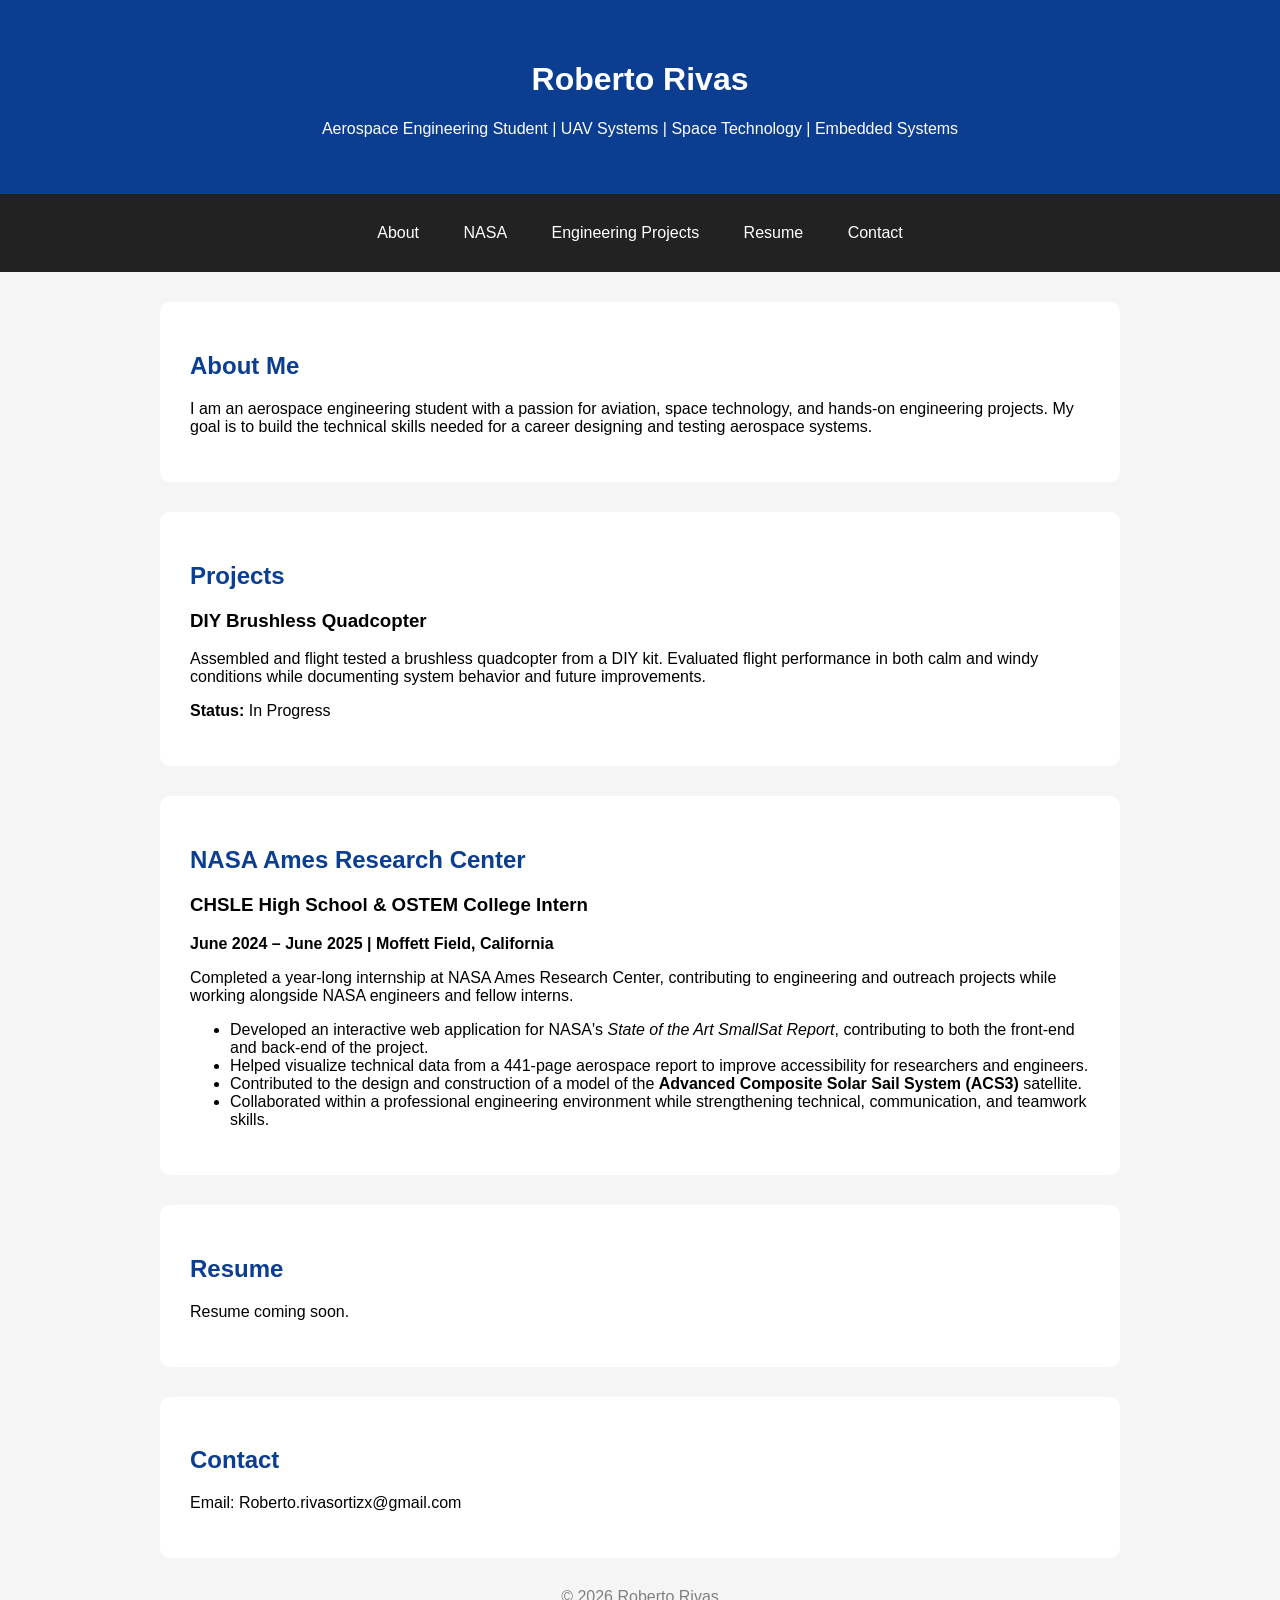
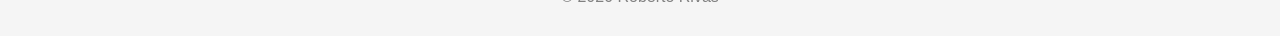
==== index.html @ 8373fd3d "updated homepage" ====
<!DOCTYPE html>
<html lang="en">
<head>
    <meta charset="UTF-8">
    <meta name="viewport" content="width=device-width, initial-scale=1.0">
    <title>Roberto Rivas | Aerospace Engineering Portfolio</title>

    <style>

        body{
            font-family: Arial, Helvetica, sans-serif;
            background:#f5f5f5;
            margin:0;
        }

        header{
            background:#0B3D91;
            color:white;
            padding:40px;
            text-align:center;
        }

        nav{
            background:#222;
            padding:15px;
            text-align:center;
        }

        nav a{
            color:white;
            text-decoration:none;
            margin:20px;
        }

        section{
            max-width:900px;
            margin:auto;
            background:white;
            margin-top:30px;
            padding:30px;
            border-radius:10px;
        }

        h2{
            color:#0B3D91;
        }

        footer{
            text-align:center;
            padding:30px;
            color:gray;
        }

    </style>

</head>

<body>

<header>

<h1>Roberto Rivas</h1>

<p>Aerospace Engineering Student | UAV Systems | Space Technology | Embedded Systems</p>

</header>

<nav>
<nav>

<a href="#about">About</a>
<a href="#nasa">NASA</a>
<a href="#projects">Engineering Projects</a>
<a href="#resume">Resume</a>
<a href="#contact">Contact</a>

</nav>

</nav>

<section id="about">

<h2>About Me</h2>

<p>
I am an aerospace engineering student with a passion for aviation, space technology, and hands-on engineering projects. My goal is to build the technical skills needed for a career designing and testing aerospace systems.
</p>

</section>

<section id="projects">

<h2>Projects</h2>

<h3>DIY Brushless Quadcopter</h3>

<p>
Assembled and flight tested a brushless quadcopter from a DIY kit. Evaluated flight performance in both calm and windy conditions while documenting system behavior and future improvements.
</p>

<p><strong>Status:</strong> In Progress</p>

</section>

</section>

<section id="nasa">

<h2>NASA Ames Research Center</h2>

<h3>CHSLE High School & OSTEM College Intern</h3>

<p><strong>June 2024 – June 2025 | Moffett Field, California</strong></p>

<p>
Completed a year-long internship at NASA Ames Research Center, contributing to engineering and outreach projects while working alongside NASA engineers and fellow interns.
</p>

<ul>
    <li>Developed an interactive web application for NASA's <em>State of the Art SmallSat Report</em>, contributing to both the front-end and back-end of the project.</li>

    <li>Helped visualize technical data from a 441-page aerospace report to improve accessibility for researchers and engineers.</li>

    <li>Contributed to the design and construction of a model of the <strong>Advanced Composite Solar Sail System (ACS3)</strong> satellite.</li>

    <li>Collaborated within a professional engineering environment while strengthening technical, communication, and teamwork skills.</li>
</ul>

</section>


<section id="resume">

<h2>Resume</h2>

<p>Resume coming soon.</p>

</section>

<section id="contact">

<h2>Contact</h2>

<p>Email: Roberto.rivasortizx@gmail.com</p>

</section>

<footer>

© 2026 Roberto Rivas

</footer>

</body>
</html>
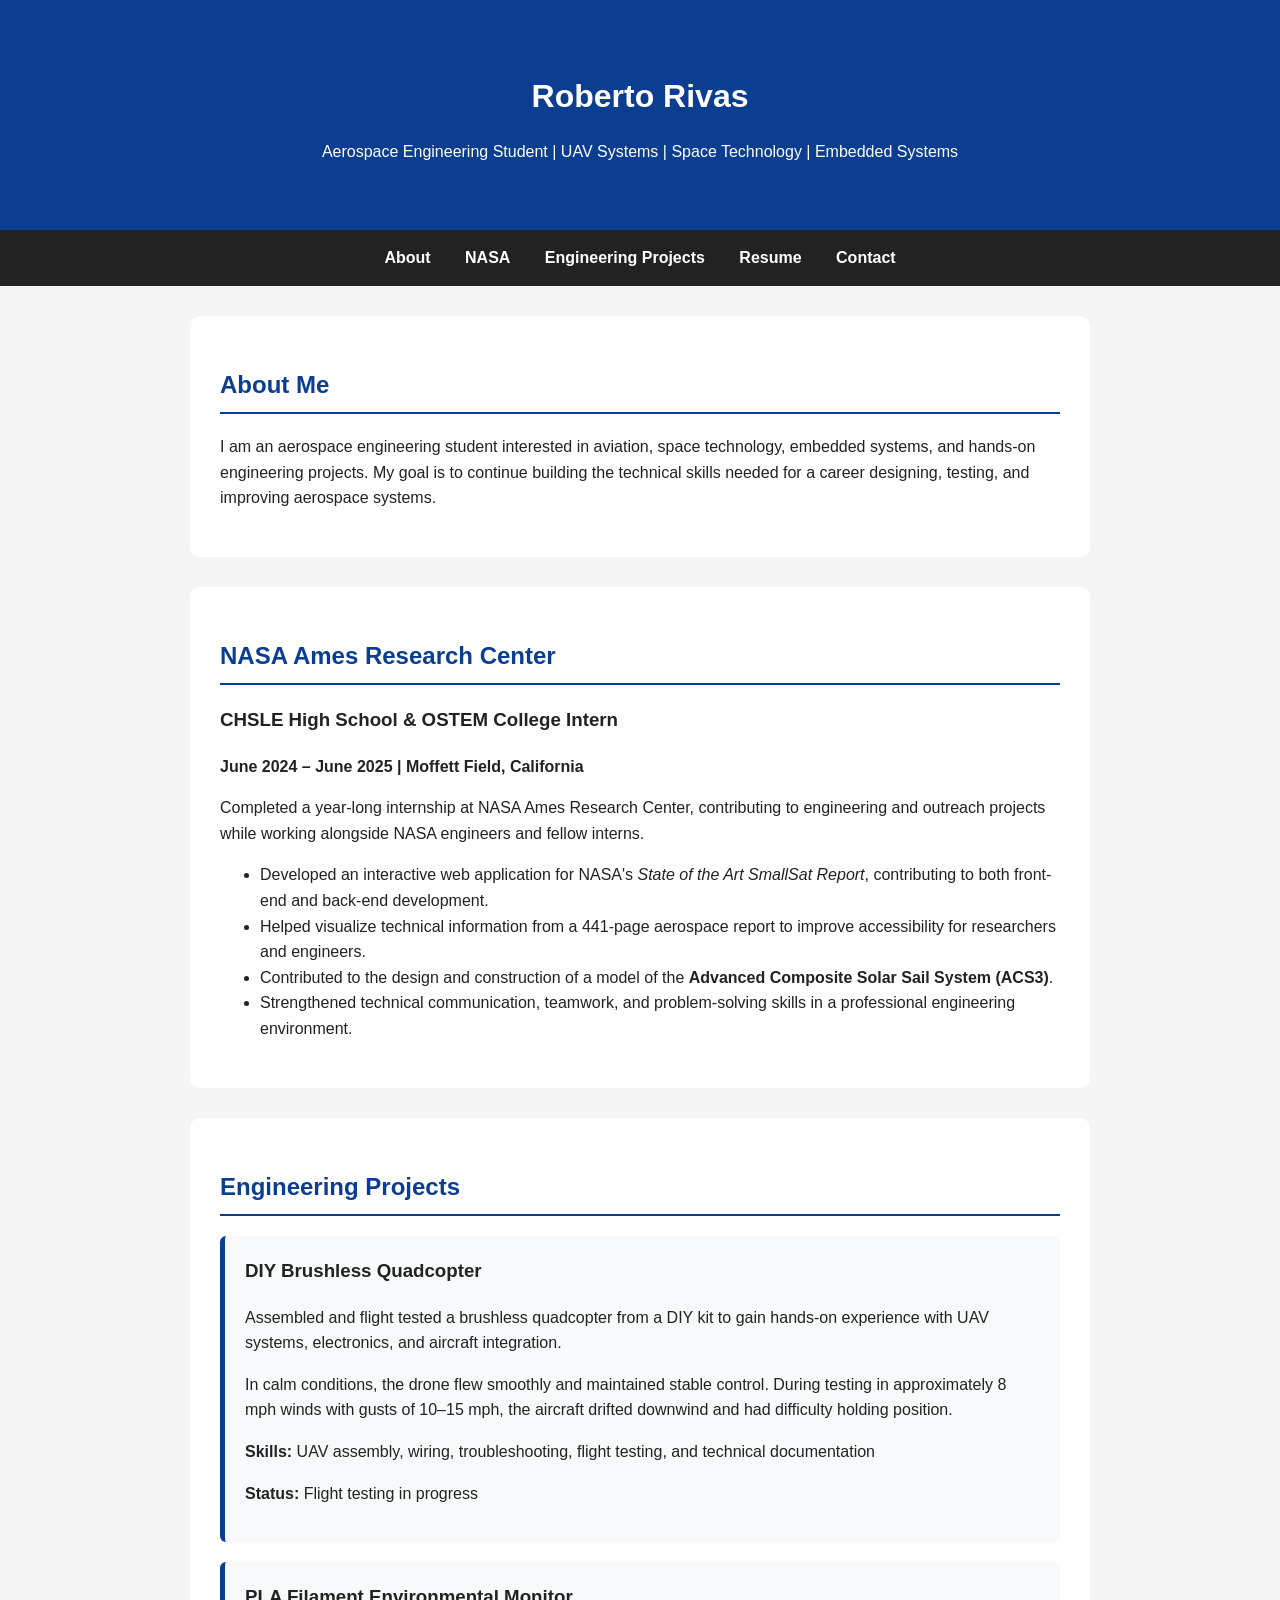
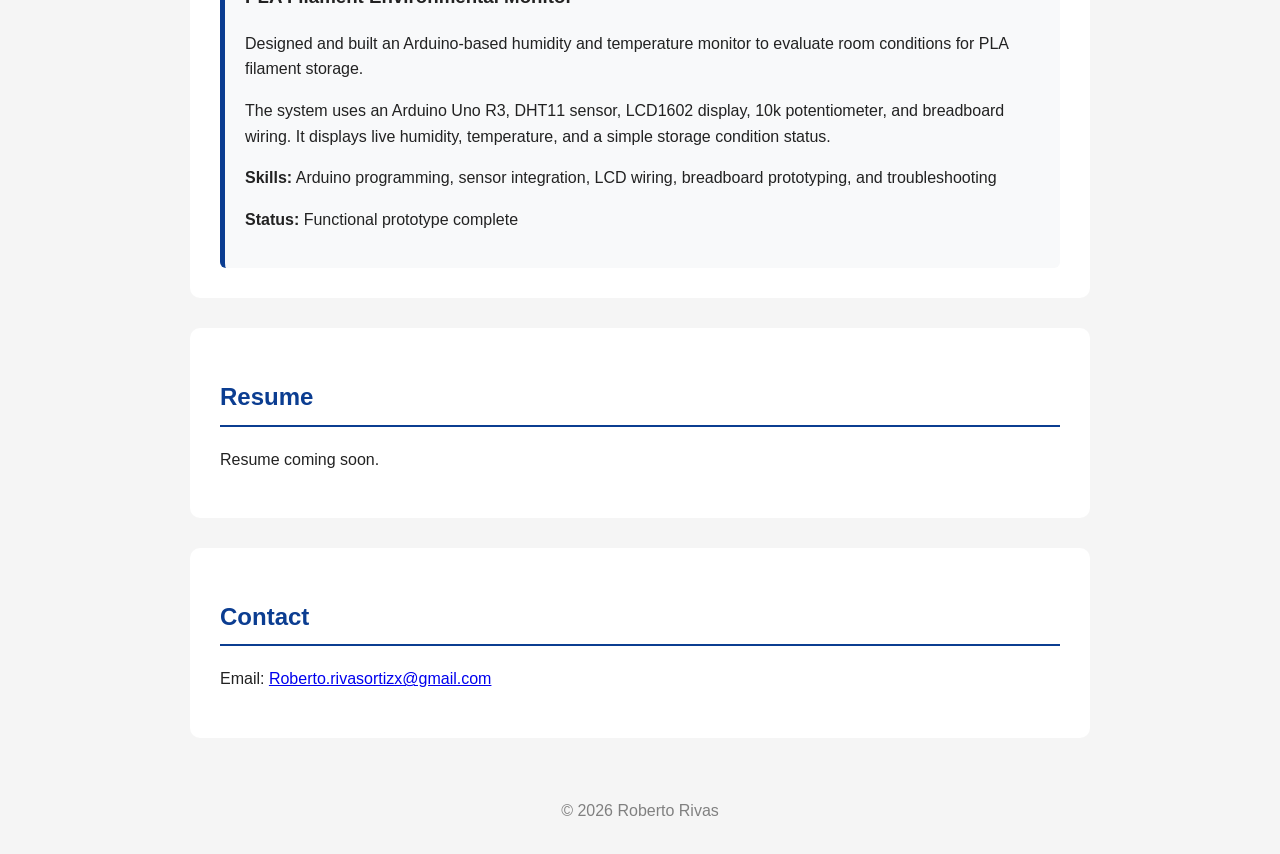
==== commit 8459f52e: "update home page" ====
--- a/index.html
+++ b/index.html
@@ -2,154 +2,241 @@
 <html lang="en">
 <head>
     <meta charset="UTF-8">
+
     <meta name="viewport" content="width=device-width, initial-scale=1.0">
+
     <title>Roberto Rivas | Aerospace Engineering Portfolio</title>
 
     <style>
-
-        body{
+        html {
+            scroll-behavior: smooth;
+        }
+
+        body {
             font-family: Arial, Helvetica, sans-serif;
-            background:#f5f5f5;
-            margin:0;
-        }
-
-        header{
-            background:#0B3D91;
-            color:white;
-            padding:40px;
-            text-align:center;
-        }
-
-        nav{
-            background:#222;
-            padding:15px;
-            text-align:center;
-        }
-
-        nav a{
-            color:white;
-            text-decoration:none;
-            margin:20px;
-        }
-
-        section{
-            max-width:900px;
-            margin:auto;
-            background:white;
-            margin-top:30px;
-            padding:30px;
-            border-radius:10px;
-        }
-
-        h2{
-            color:#0B3D91;
-        }
-
-        footer{
-            text-align:center;
-            padding:30px;
-            color:gray;
-        }
-
+            background: #f5f5f5;
+            margin: 0;
+            color: #222;
+            line-height: 1.6;
+        }
+
+        header {
+            background: #0B3D91;
+            color: white;
+            padding: 50px 20px;
+            text-align: center;
+        }
+
+        header h1 {
+            margin-bottom: 10px;
+        }
+
+        nav {
+            background: #222;
+            padding: 15px;
+            text-align: center;
+            position: sticky;
+            top: 0;
+        }
+
+        nav a {
+            color: white;
+            text-decoration: none;
+            margin: 0 15px;
+            font-weight: bold;
+        }
+
+        nav a:hover {
+            color: #9ec5ff;
+        }
+
+        section {
+            max-width: 900px;
+            margin: 30px auto;
+            background: white;
+            padding: 30px;
+            border-radius: 10px;
+            box-sizing: border-box;
+        }
+
+        h2 {
+            color: #0B3D91;
+            border-bottom: 2px solid #0B3D91;
+            padding-bottom: 8px;
+        }
+
+        .project-card {
+            background: #f8f9fa;
+            border-left: 5px solid #0B3D91;
+            padding: 20px;
+            margin-top: 20px;
+            border-radius: 6px;
+        }
+
+        .project-card h3 {
+            margin-top: 0;
+        }
+
+        footer {
+            text-align: center;
+            padding: 30px;
+            color: gray;
+        }
+
+        @media (max-width: 600px) {
+            nav a {
+                display: block;
+                margin: 8px;
+            }
+
+            section {
+                margin: 20px 12px;
+                padding: 20px;
+            }
+        }
     </style>
-
 </head>
 
 <body>
 
 <header>
-
-<h1>Roberto Rivas</h1>
-
-<p>Aerospace Engineering Student | UAV Systems | Space Technology | Embedded Systems</p>
-
+    <h1>Roberto Rivas</h1>
+
+    <p>
+        Aerospace Engineering Student | UAV Systems |
+        Space Technology | Embedded Systems
+    </p>
 </header>
 
 <nav>
-<nav>
-
-<a href="#about">About</a>
-<a href="#nasa">NASA</a>
-<a href="#projects">Engineering Projects</a>
-<a href="#resume">Resume</a>
-<a href="#contact">Contact</a>
-
+    <a href="#about">About</a>
+    <a href="#nasa">NASA</a>
+    <a href="#projects">Engineering Projects</a>
+    <a href="#resume">Resume</a>
+    <a href="#contact">Contact</a>
 </nav>
 
-</nav>
-
 <section id="about">
-
-<h2>About Me</h2>
-
-<p>
-I am an aerospace engineering student with a passion for aviation, space technology, and hands-on engineering projects. My goal is to build the technical skills needed for a career designing and testing aerospace systems.
-</p>
-
+    <h2>About Me</h2>
+
+    <p>
+        I am an aerospace engineering student interested in aviation,
+        space technology, embedded systems, and hands-on engineering
+        projects. My goal is to continue building the technical skills
+        needed for a career designing, testing, and improving aerospace systems.
+    </p>
+</section>
+
+<section id="nasa">
+    <h2>NASA Ames Research Center</h2>
+
+    <h3>CHSLE High School & OSTEM College Intern</h3>
+
+    <p>
+        <strong>June 2024 – June 2025 | Moffett Field, California</strong>
+    </p>
+
+    <p>
+        Completed a year-long internship at NASA Ames Research Center,
+        contributing to engineering and outreach projects while working
+        alongside NASA engineers and fellow interns.
+    </p>
+
+    <ul>
+        <li>
+            Developed an interactive web application for NASA's
+            <em>State of the Art SmallSat Report</em>, contributing to
+            both front-end and back-end development.
+        </li>
+
+        <li>
+            Helped visualize technical information from a 441-page
+            aerospace report to improve accessibility for researchers
+            and engineers.
+        </li>
+
+        <li>
+            Contributed to the design and construction of a model of the
+            <strong>Advanced Composite Solar Sail System (ACS3)</strong>.
+        </li>
+
+        <li>
+            Strengthened technical communication, teamwork, and problem-solving
+            skills in a professional engineering environment.
+        </li>
+    </ul>
 </section>
 
 <section id="projects">
-
-<h2>Projects</h2>
-
-<h3>DIY Brushless Quadcopter</h3>
-
-<p>
-Assembled and flight tested a brushless quadcopter from a DIY kit. Evaluated flight performance in both calm and windy conditions while documenting system behavior and future improvements.
-</p>
-
-<p><strong>Status:</strong> In Progress</p>
-
-</section>
-
-</section>
-
-<section id="nasa">
-
-<h2>NASA Ames Research Center</h2>
-
-<h3>CHSLE High School & OSTEM College Intern</h3>
-
-<p><strong>June 2024 – June 2025 | Moffett Field, California</strong></p>
-
-<p>
-Completed a year-long internship at NASA Ames Research Center, contributing to engineering and outreach projects while working alongside NASA engineers and fellow interns.
-</p>
-
-<ul>
-    <li>Developed an interactive web application for NASA's <em>State of the Art SmallSat Report</em>, contributing to both the front-end and back-end of the project.</li>
-
-    <li>Helped visualize technical data from a 441-page aerospace report to improve accessibility for researchers and engineers.</li>
-
-    <li>Contributed to the design and construction of a model of the <strong>Advanced Composite Solar Sail System (ACS3)</strong> satellite.</li>
-
-    <li>Collaborated within a professional engineering environment while strengthening technical, communication, and teamwork skills.</li>
-</ul>
-
-</section>
-
+    <h2>Engineering Projects</h2>
+
+    <div class="project-card">
+        <h3>DIY Brushless Quadcopter</h3>
+
+        <p>
+            Assembled and flight tested a brushless quadcopter from a DIY kit
+            to gain hands-on experience with UAV systems, electronics, and
+            aircraft integration.
+        </p>
+
+        <p>
+            In calm conditions, the drone flew smoothly and maintained stable
+            control. During testing in approximately 8 mph winds with gusts of
+            10–15 mph, the aircraft drifted downwind and had difficulty holding
+            position.
+        </p>
+
+        <p>
+            <strong>Skills:</strong> UAV assembly, wiring, troubleshooting,
+            flight testing, and technical documentation
+        </p>
+
+        <p><strong>Status:</strong> Flight testing in progress</p>
+    </div>
+
+    <div class="project-card">
+        <h3>PLA Filament Environmental Monitor</h3>
+
+        <p>
+            Designed and built an Arduino-based humidity and temperature monitor
+            to evaluate room conditions for PLA filament storage.
+        </p>
+
+        <p>
+            The system uses an Arduino Uno R3, DHT11 sensor, LCD1602 display,
+            10k potentiometer, and breadboard wiring. It displays live humidity,
+            temperature, and a simple storage condition status.
+        </p>
+
+        <p>
+            <strong>Skills:</strong> Arduino programming, sensor integration,
+            LCD wiring, breadboard prototyping, and troubleshooting
+        </p>
+
+        <p><strong>Status:</strong> Functional prototype complete</p>
+    </div>
+</section>
 
 <section id="resume">
-
-<h2>Resume</h2>
-
-<p>Resume coming soon.</p>
-
+    <h2>Resume</h2>
+
+    <p>Resume coming soon.</p>
 </section>
 
 <section id="contact">
-
-<h2>Contact</h2>
-
-<p>Email: Roberto.rivasortizx@gmail.com</p>
-
+    <h2>Contact</h2>
+
+    <p>
+        Email:
+        <a href="mailto:Roberto.rivasortizx@gmail.com">
+            Roberto.rivasortizx@gmail.com
+        </a>
+    </p>
 </section>
 
 <footer>
-
-© 2026 Roberto Rivas
-
+    © 2026 Roberto Rivas
 </footer>
 
 </body>
-</html>
+</html>
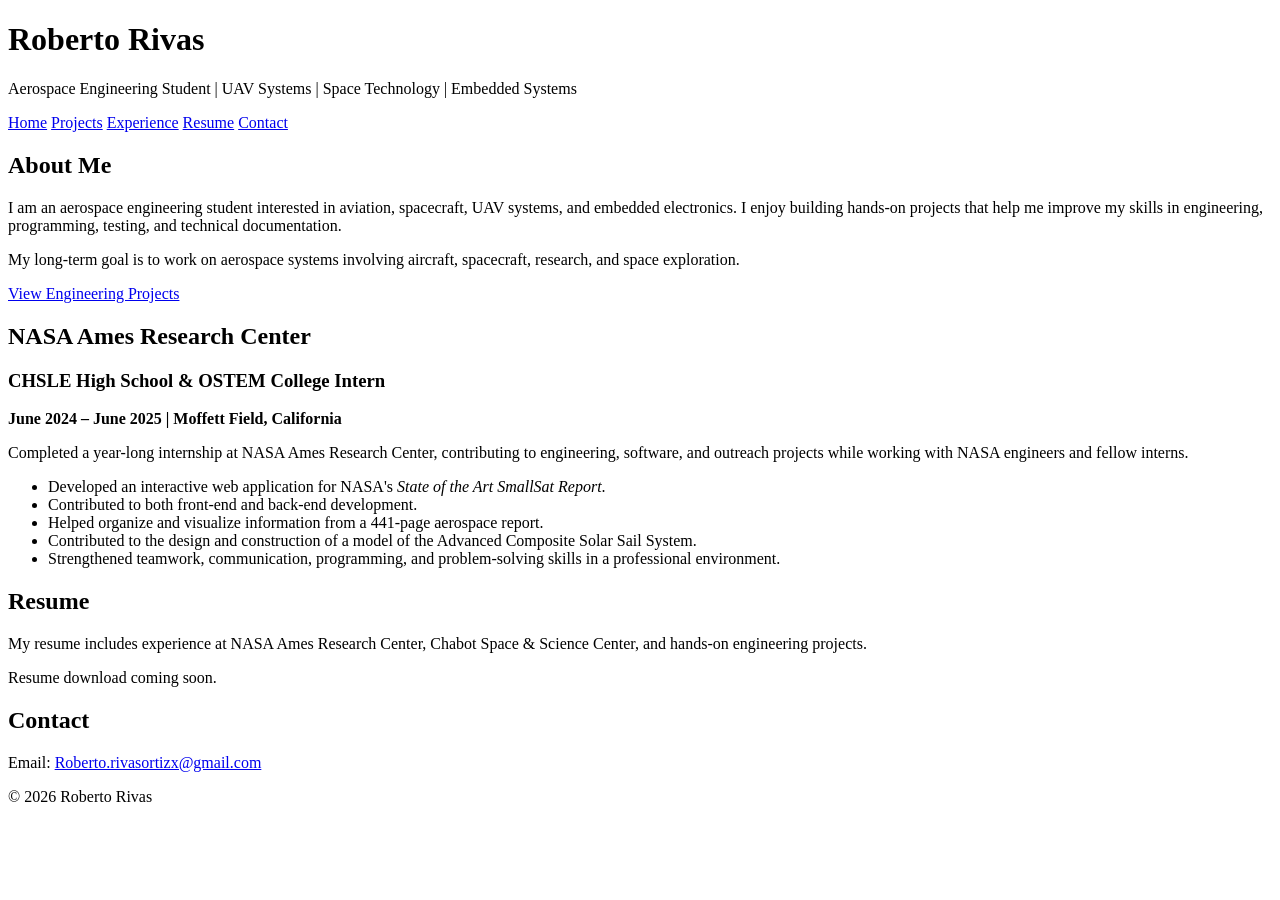
==== commit 0d262c77: "updated homepage" ====
--- a/index.html
+++ b/index.html
@@ -1,5 +1,6 @@
 <!DOCTYPE html>
 <html lang="en">
+
 <head>
     <meta charset="UTF-8">
 
@@ -7,94 +8,7 @@
 
     <title>Roberto Rivas | Aerospace Engineering Portfolio</title>
 
-    <style>
-        html {
-            scroll-behavior: smooth;
-        }
-
-        body {
-            font-family: Arial, Helvetica, sans-serif;
-            background: #f5f5f5;
-            margin: 0;
-            color: #222;
-            line-height: 1.6;
-        }
-
-        header {
-            background: #0B3D91;
-            color: white;
-            padding: 50px 20px;
-            text-align: center;
-        }
-
-        header h1 {
-            margin-bottom: 10px;
-        }
-
-        nav {
-            background: #222;
-            padding: 15px;
-            text-align: center;
-            position: sticky;
-            top: 0;
-        }
-
-        nav a {
-            color: white;
-            text-decoration: none;
-            margin: 0 15px;
-            font-weight: bold;
-        }
-
-        nav a:hover {
-            color: #9ec5ff;
-        }
-
-        section {
-            max-width: 900px;
-            margin: 30px auto;
-            background: white;
-            padding: 30px;
-            border-radius: 10px;
-            box-sizing: border-box;
-        }
-
-        h2 {
-            color: #0B3D91;
-            border-bottom: 2px solid #0B3D91;
-            padding-bottom: 8px;
-        }
-
-        .project-card {
-            background: #f8f9fa;
-            border-left: 5px solid #0B3D91;
-            padding: 20px;
-            margin-top: 20px;
-            border-radius: 6px;
-        }
-
-        .project-card h3 {
-            margin-top: 0;
-        }
-
-        footer {
-            text-align: center;
-            padding: 30px;
-            color: gray;
-        }
-
-        @media (max-width: 600px) {
-            nav a {
-                display: block;
-                margin: 8px;
-            }
-
-            section {
-                margin: 20px 12px;
-                padding: 20px;
-            }
-        }
-    </style>
+    <link rel="stylesheet" href="styles.css">
 </head>
 
 <body>
@@ -109,25 +23,32 @@
 </header>
 
 <nav>
-    <a href="#about">About</a>
-    <a href="#nasa">NASA</a>
-    <a href="#projects">Engineering Projects</a>
+    <a href="index.html">Home</a>
+    <a href="projects.html">Projects</a>
+    <a href="#experience">Experience</a>
     <a href="#resume">Resume</a>
     <a href="#contact">Contact</a>
 </nav>
 
-<section id="about">
+<section>
     <h2>About Me</h2>
 
     <p>
         I am an aerospace engineering student interested in aviation,
-        space technology, embedded systems, and hands-on engineering
-        projects. My goal is to continue building the technical skills
-        needed for a career designing, testing, and improving aerospace systems.
+        spacecraft, UAV systems, and embedded electronics. I enjoy building
+        hands-on projects that help me improve my skills in engineering,
+        programming, testing, and technical documentation.
     </p>
+
+    <p>
+        My long-term goal is to work on aerospace systems involving aircraft,
+        spacecraft, research, and space exploration.
+    </p>
+
+    <a class="button" href="projects.html">View Engineering Projects</a>
 </section>
 
-<section id="nasa">
+<section id="experience">
     <h2>NASA Ames Research Center</h2>
 
     <h3>CHSLE High School & OSTEM College Intern</h3>
@@ -138,89 +59,46 @@
 
     <p>
         Completed a year-long internship at NASA Ames Research Center,
-        contributing to engineering and outreach projects while working
-        alongside NASA engineers and fellow interns.
+        contributing to engineering, software, and outreach projects while
+        working with NASA engineers and fellow interns.
     </p>
 
     <ul>
         <li>
             Developed an interactive web application for NASA's
-            <em>State of the Art SmallSat Report</em>, contributing to
-            both front-end and back-end development.
+            <em>State of the Art SmallSat Report</em>.
         </li>
 
         <li>
-            Helped visualize technical information from a 441-page
-            aerospace report to improve accessibility for researchers
-            and engineers.
+            Contributed to both front-end and back-end development.
+        </li>
+
+        <li>
+            Helped organize and visualize information from a 441-page
+            aerospace report.
         </li>
 
         <li>
             Contributed to the design and construction of a model of the
-            <strong>Advanced Composite Solar Sail System (ACS3)</strong>.
+            Advanced Composite Solar Sail System.
         </li>
 
         <li>
-            Strengthened technical communication, teamwork, and problem-solving
-            skills in a professional engineering environment.
+            Strengthened teamwork, communication, programming, and
+            problem-solving skills in a professional environment.
         </li>
     </ul>
-</section>
-
-<section id="projects">
-    <h2>Engineering Projects</h2>
-
-    <div class="project-card">
-        <h3>DIY Brushless Quadcopter</h3>
-
-        <p>
-            Assembled and flight tested a brushless quadcopter from a DIY kit
-            to gain hands-on experience with UAV systems, electronics, and
-            aircraft integration.
-        </p>
-
-        <p>
-            In calm conditions, the drone flew smoothly and maintained stable
-            control. During testing in approximately 8 mph winds with gusts of
-            10–15 mph, the aircraft drifted downwind and had difficulty holding
-            position.
-        </p>
-
-        <p>
-            <strong>Skills:</strong> UAV assembly, wiring, troubleshooting,
-            flight testing, and technical documentation
-        </p>
-
-        <p><strong>Status:</strong> Flight testing in progress</p>
-    </div>
-
-    <div class="project-card">
-        <h3>PLA Filament Environmental Monitor</h3>
-
-        <p>
-            Designed and built an Arduino-based humidity and temperature monitor
-            to evaluate room conditions for PLA filament storage.
-        </p>
-
-        <p>
-            The system uses an Arduino Uno R3, DHT11 sensor, LCD1602 display,
-            10k potentiometer, and breadboard wiring. It displays live humidity,
-            temperature, and a simple storage condition status.
-        </p>
-
-        <p>
-            <strong>Skills:</strong> Arduino programming, sensor integration,
-            LCD wiring, breadboard prototyping, and troubleshooting
-        </p>
-
-        <p><strong>Status:</strong> Functional prototype complete</p>
-    </div>
 </section>
 
 <section id="resume">
     <h2>Resume</h2>
 
-    <p>Resume coming soon.</p>
+    <p>
+        My resume includes experience at NASA Ames Research Center,
+        Chabot Space & Science Center, and hands-on engineering projects.
+    </p>
+
+    <p>Resume download coming soon.</p>
 </section>
 
 <section id="contact">
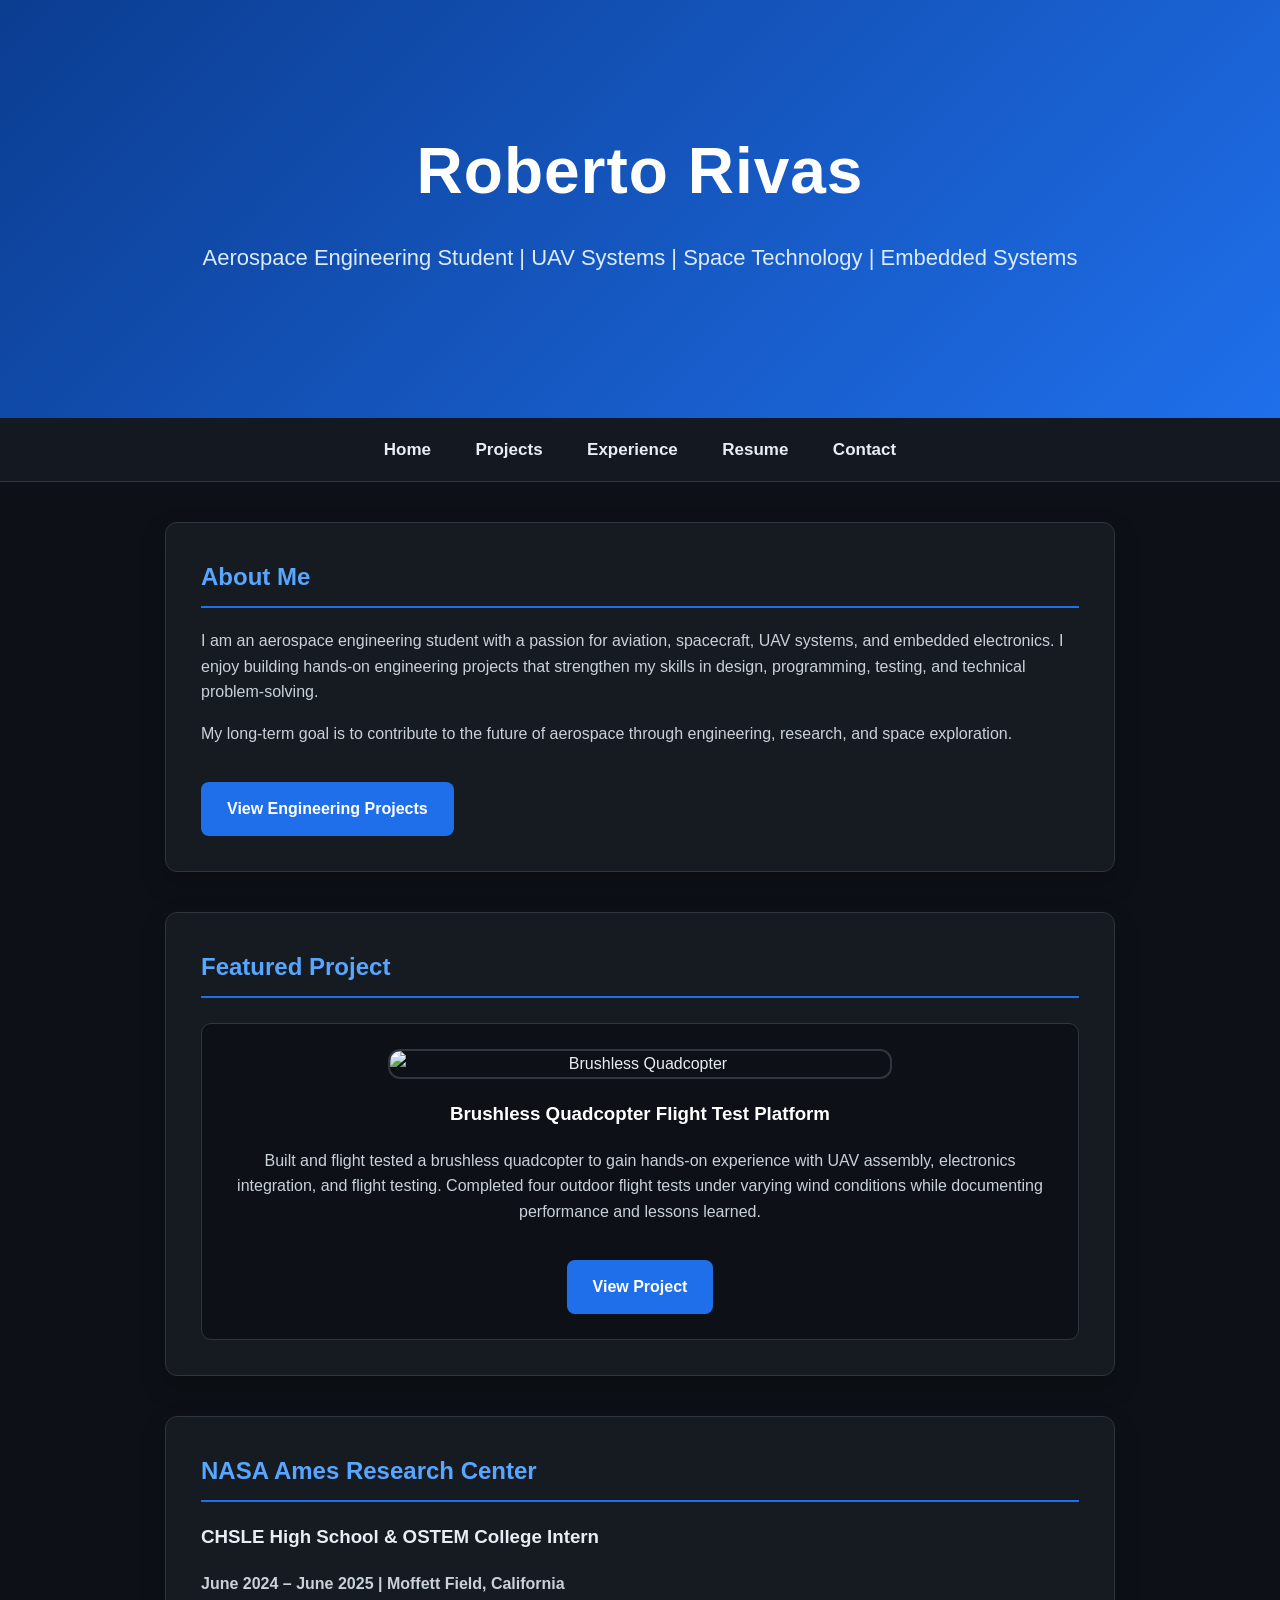
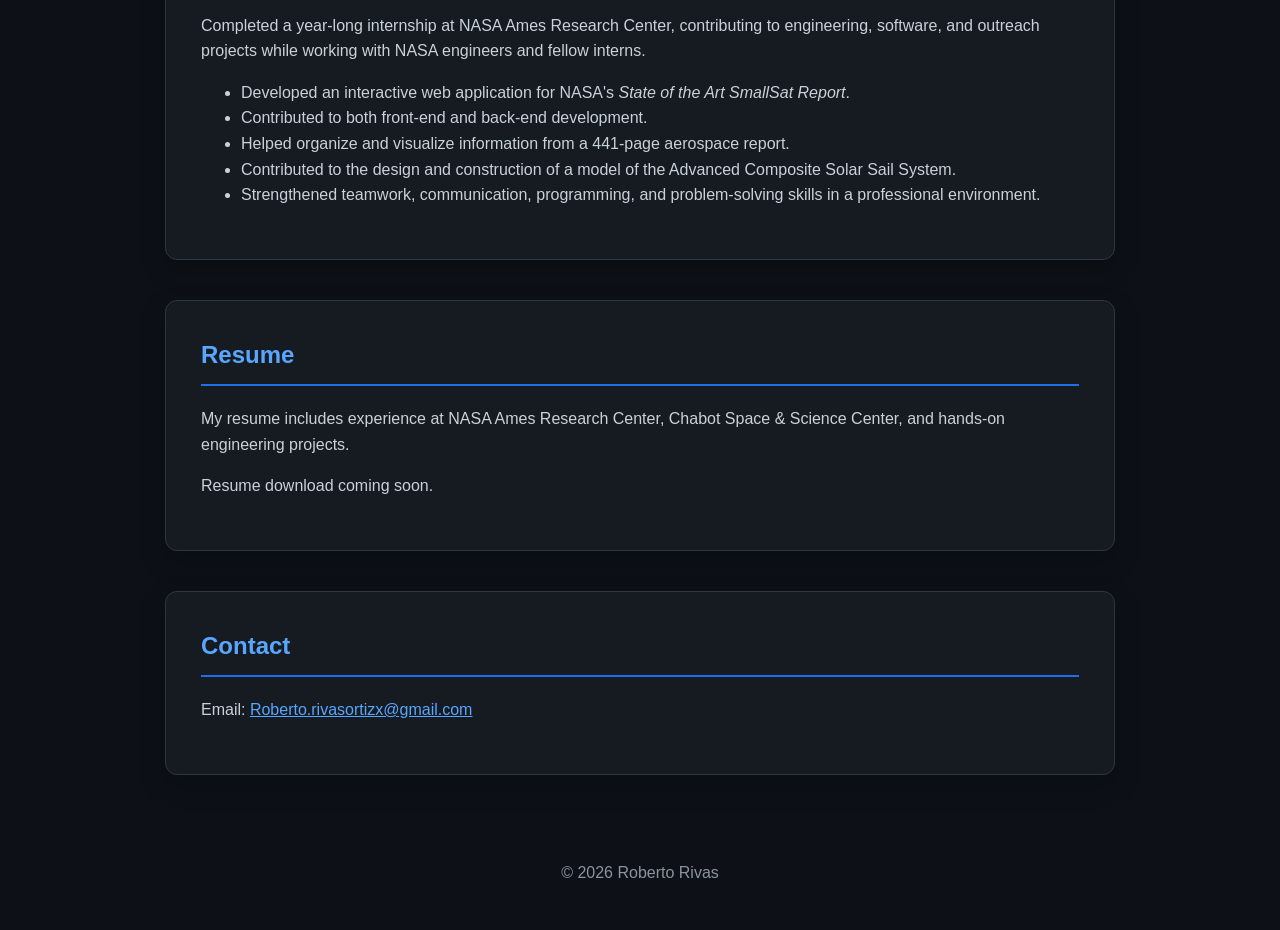
==== commit f3d86fd9: "update index.html and styles.css to improve layout and design." ====
--- a/index.html
+++ b/index.html
@@ -30,22 +30,49 @@
     <a href="#contact">Contact</a>
 </nav>
 
-<section>
+<section id="about">
+
     <h2>About Me</h2>
 
     <p>
-        I am an aerospace engineering student interested in aviation,
+        I am an aerospace engineering student with a passion for aviation,
         spacecraft, UAV systems, and embedded electronics. I enjoy building
-        hands-on projects that help me improve my skills in engineering,
-        programming, testing, and technical documentation.
+        hands-on engineering projects that strengthen my skills in design,
+        programming, testing, and technical problem-solving.
     </p>
 
     <p>
-        My long-term goal is to work on aerospace systems involving aircraft,
-        spacecraft, research, and space exploration.
+        My long-term goal is to contribute to the future of aerospace through
+        engineering, research, and space exploration.
     </p>
 
     <a class="button" href="projects.html">View Engineering Projects</a>
+
+</section>
+
+<section id="featured">
+
+    <h2>Featured Project</h2>
+
+    <div class="project-card">
+
+        <img src="images/drone-top.jpg"
+             alt="Brushless Quadcopter"
+             class="featured-image">
+
+        <h3>Brushless Quadcopter Flight Test Platform</h3>
+
+        <p>
+            Built and flight tested a brushless quadcopter to gain hands-on
+            experience with UAV assembly, electronics integration, and flight
+            testing. Completed four outdoor flight tests under varying wind
+            conditions while documenting performance and lessons learned.
+        </p>
+
+        <a class="button" href="drone.html">View Project</a>
+
+    </div>
+
 </section>
 
 <section id="experience">
--- a/styles.css
+++ b/styles.css
@@ -0,0 +1,230 @@
+html {
+    scroll-behavior: smooth;
+}
+
+body {
+    font-family: Arial, Helvetica, sans-serif;
+    background: #0d1117;
+    color: #e6edf3;
+    margin: 0;
+    line-height: 1.6;
+}
+
+/* ================= HEADER ================= */
+
+header {
+    background: linear-gradient(135deg, #0B3D91, #1f6feb);
+    color: white;
+    text-align: center;
+    padding: 120px 20px;
+}
+
+header h1 {
+    margin: 0;
+    font-size: 64px;
+    font-weight: 700;
+    letter-spacing: 1px;
+}
+
+header p {
+    margin-top: 18px;
+    font-size: 22px;
+    color: #dbeafe;
+}
+
+/* ================= NAVIGATION ================= */
+
+nav {
+    background: rgba(22, 27, 34, 0.95);
+    padding: 18px;
+    text-align: center;
+    position: sticky;
+    top: 0;
+    z-index: 1000;
+    border-bottom: 1px solid #30363d;
+    backdrop-filter: blur(10px);
+}
+
+nav a {
+    color: #e6edf3;
+    text-decoration: none;
+    margin: 0 20px;
+    font-weight: bold;
+    font-size: 17px;
+    transition: .25s;
+}
+
+nav a:hover {
+    color: #58a6ff;
+}
+
+/* ================= SECTIONS ================= */
+
+section {
+    max-width: 950px;
+    margin: 40px auto;
+    background: #161b22;
+    border: 1px solid #30363d;
+    border-radius: 12px;
+    padding: 35px;
+    box-sizing: border-box;
+    box-shadow: 0 10px 25px rgba(0,0,0,.25);
+}
+
+h2 {
+    color: #58a6ff;
+    border-bottom: 2px solid #1f6feb;
+    padding-bottom: 10px;
+    margin-top: 0;
+}
+
+section p,
+section li {
+    color: #c9d1d9;
+}
+
+/* ================= BUTTON ================= */
+
+.button {
+    display: inline-block;
+    margin-top: 20px;
+    padding: 14px 26px;
+    background: #1f6feb;
+    color: white;
+    text-decoration: none;
+    border-radius: 8px;
+    font-weight: bold;
+    transition: .25s;
+}
+
+.button:hover {
+    background: #388bfd;
+    transform: translateY(-3px);
+}
+
+/* ================= PROJECT CARDS ================= */
+
+.project-card {
+    background: #0d1117;
+    border-left: 5px solid #58a6ff;
+    border-radius: 10px;
+    padding: 25px;
+    margin-top: 25px;
+    border: 1px solid #30363d;
+    transition: .25s;
+}
+
+.project-card:hover {
+    transform: translateY(-6px);
+    box-shadow: 0 12px 30px rgba(0,0,0,.35);
+    border-color: #58a6ff;
+}
+
+.project-card h3 {
+    color: white;
+    margin-top: 0;
+}
+
+section a {
+    color: #58a6ff;
+}
+
+/* ================= DRONE PAGE ================= */
+
+.hero-image {
+    display: block;
+    width: 100%;
+    max-width: 700px;
+    height: auto;
+    margin: 0 auto 30px auto;
+    border-radius: 12px;
+    border: 2px solid #30363d;
+    box-shadow: 0 10px 25px rgba(0,0,0,.35);
+}
+
+.gallery {
+    display: flex;
+    justify-content: center;
+    flex-wrap: wrap;
+    gap: 20px;
+    margin-top: 25px;
+}
+
+.gallery img {
+    width: 280px;
+    height: 200px;
+    object-fit: cover;
+    border-radius: 10px;
+    border: 2px solid #30363d;
+    transition: transform .25s ease, border-color .25s ease;
+    cursor: pointer;
+}
+
+.gallery img:hover {
+    transform: scale(1.04);
+    border-color: #58a6ff;
+}
+
+/* ================= FOOTER ================= */
+
+footer {
+    text-align: center;
+    color: #8b949e;
+    padding: 45px;
+}
+
+/* ================= MOBILE ================= */
+
+@media (max-width: 700px) {
+
+    header {
+        padding: 80px 20px;
+    }
+
+    header h1 {
+        font-size: 42px;
+    }
+
+    header p {
+        font-size: 18px;
+    }
+
+    nav a {
+        display: block;
+        margin: 12px 0;
+    }
+
+    section {
+        margin: 18px;
+        padding: 25px;
+    }
+
+    .gallery {
+        flex-direction: column;
+        align-items: center;
+    }
+
+    .gallery img {
+        width: 100%;
+        max-width: 400px;
+        height: auto;
+    }
+
+    .hero-image {
+        max-width: 100%;
+    }
+}
+/* ================= FEATURED PROJECT ================= */
+
+.featured-image {
+    display: block;
+    width: 100%;
+    max-width: 500px;
+    margin: 0 auto 20px;
+    border-radius: 12px;
+    border: 2px solid #30363d;
+}
+
+#featured .project-card {
+    text-align: center;
+}
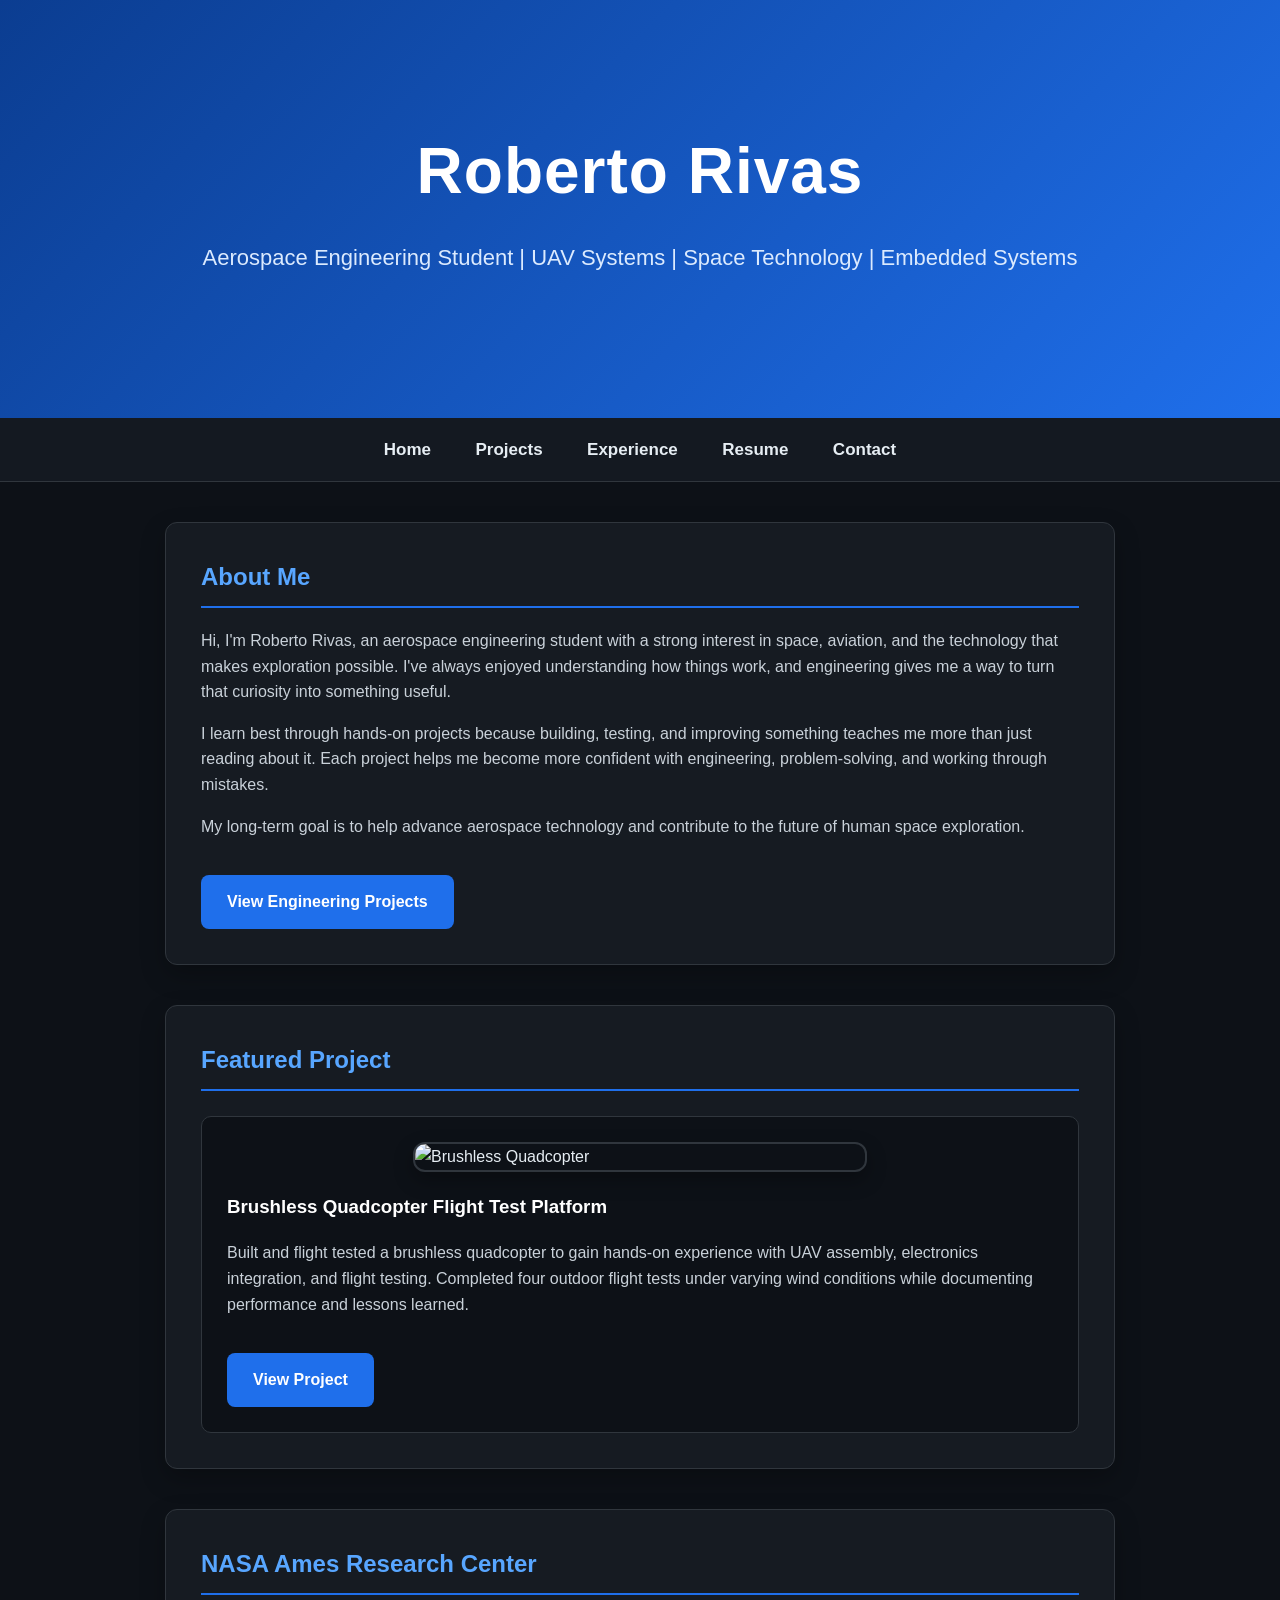
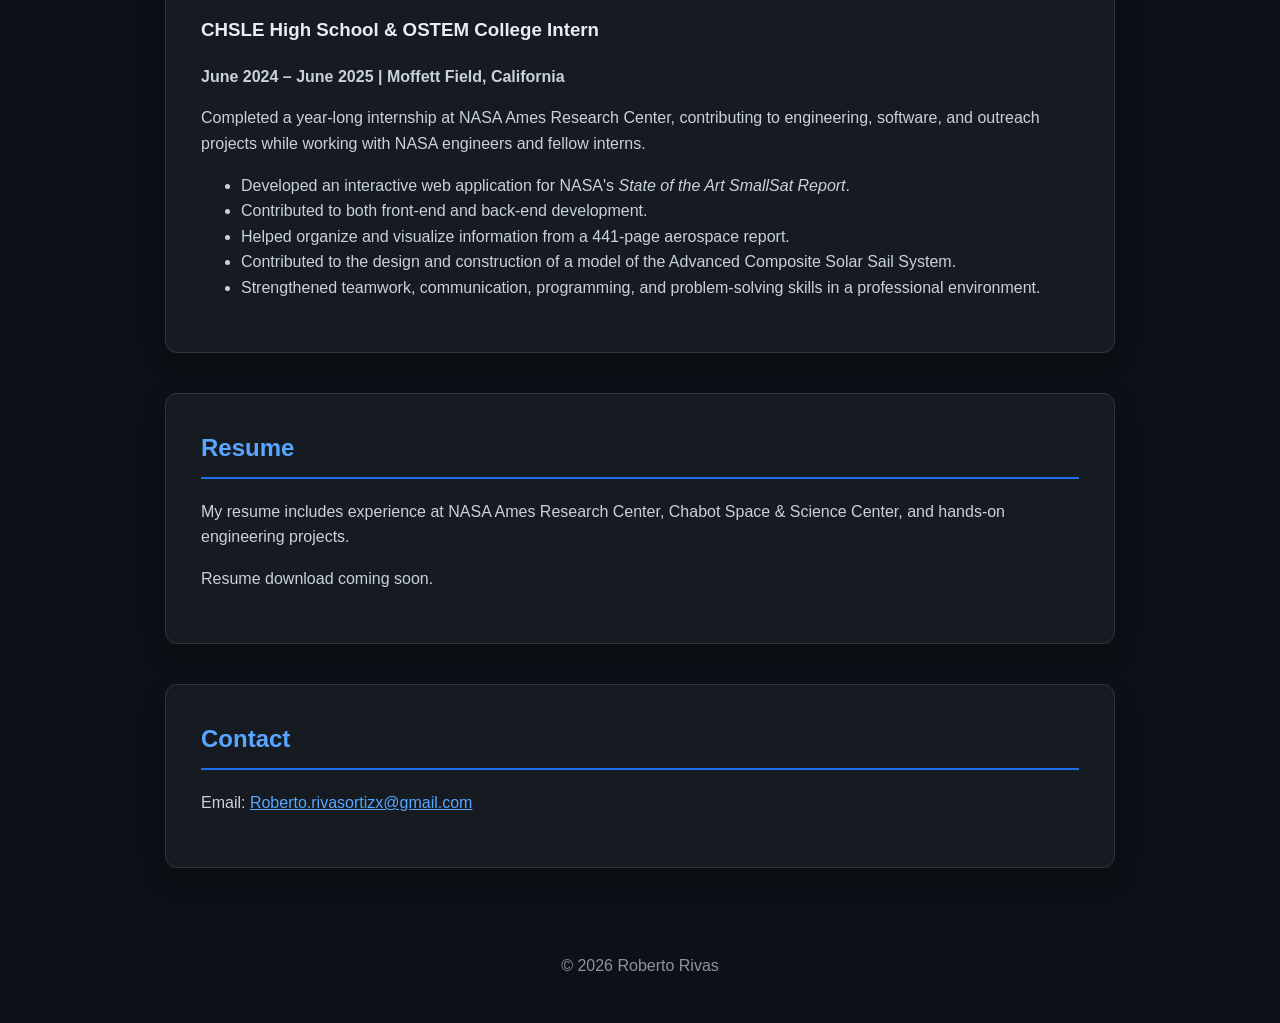
==== commit 42dc32a0: "updated the index.html file to include new content and fix formatting issues." ====
--- a/index.html
+++ b/index.html
@@ -35,15 +35,22 @@
     <h2>About Me</h2>
 
     <p>
-        I am an aerospace engineering student with a passion for aviation,
-        spacecraft, UAV systems, and embedded electronics. I enjoy building
-        hands-on engineering projects that strengthen my skills in design,
-        programming, testing, and technical problem-solving.
+        Hi, I'm Roberto Rivas, an aerospace engineering student with a strong
+        interest in space, aviation, and the technology that makes exploration
+        possible. I've always enjoyed understanding how things work, and
+        engineering gives me a way to turn that curiosity into something useful.
     </p>
 
     <p>
-        My long-term goal is to contribute to the future of aerospace through
-        engineering, research, and space exploration.
+        I learn best through hands-on projects because building, testing, and
+        improving something teaches me more than just reading about it. Each
+        project helps me become more confident with engineering, problem-solving,
+        and working through mistakes.
+    </p>
+
+    <p>
+        My long-term goal is to help advance aerospace technology and contribute
+        to the future of human space exploration.
     </p>
 
     <a class="button" href="projects.html">View Engineering Projects</a>
@@ -76,6 +83,7 @@
 </section>
 
 <section id="experience">
+
     <h2>NASA Ames Research Center</h2>
 
     <h3>CHSLE High School & OSTEM College Intern</h3>
@@ -115,9 +123,11 @@
             problem-solving skills in a professional environment.
         </li>
     </ul>
+
 </section>
 
 <section id="resume">
+
     <h2>Resume</h2>
 
     <p>
@@ -126,9 +136,11 @@
     </p>
 
     <p>Resume download coming soon.</p>
+
 </section>
 
 <section id="contact">
+
     <h2>Contact</h2>
 
     <p>
@@ -137,6 +149,7 @@
             Roberto.rivasortizx@gmail.com
         </a>
     </p>
+
 </section>
 
 <footer>
--- a/styles.css
+++ b/styles.css
@@ -219,12 +219,10 @@
 .featured-image {
     display: block;
     width: 100%;
-    max-width: 500px;
+    max-width: 450px;
+    height: auto;
     margin: 0 auto 20px;
     border-radius: 12px;
     border: 2px solid #30363d;
-}
-
-#featured .project-card {
-    text-align: center;
+    box-shadow: 0 8px 20px rgba(0,0,0,.3);
 }
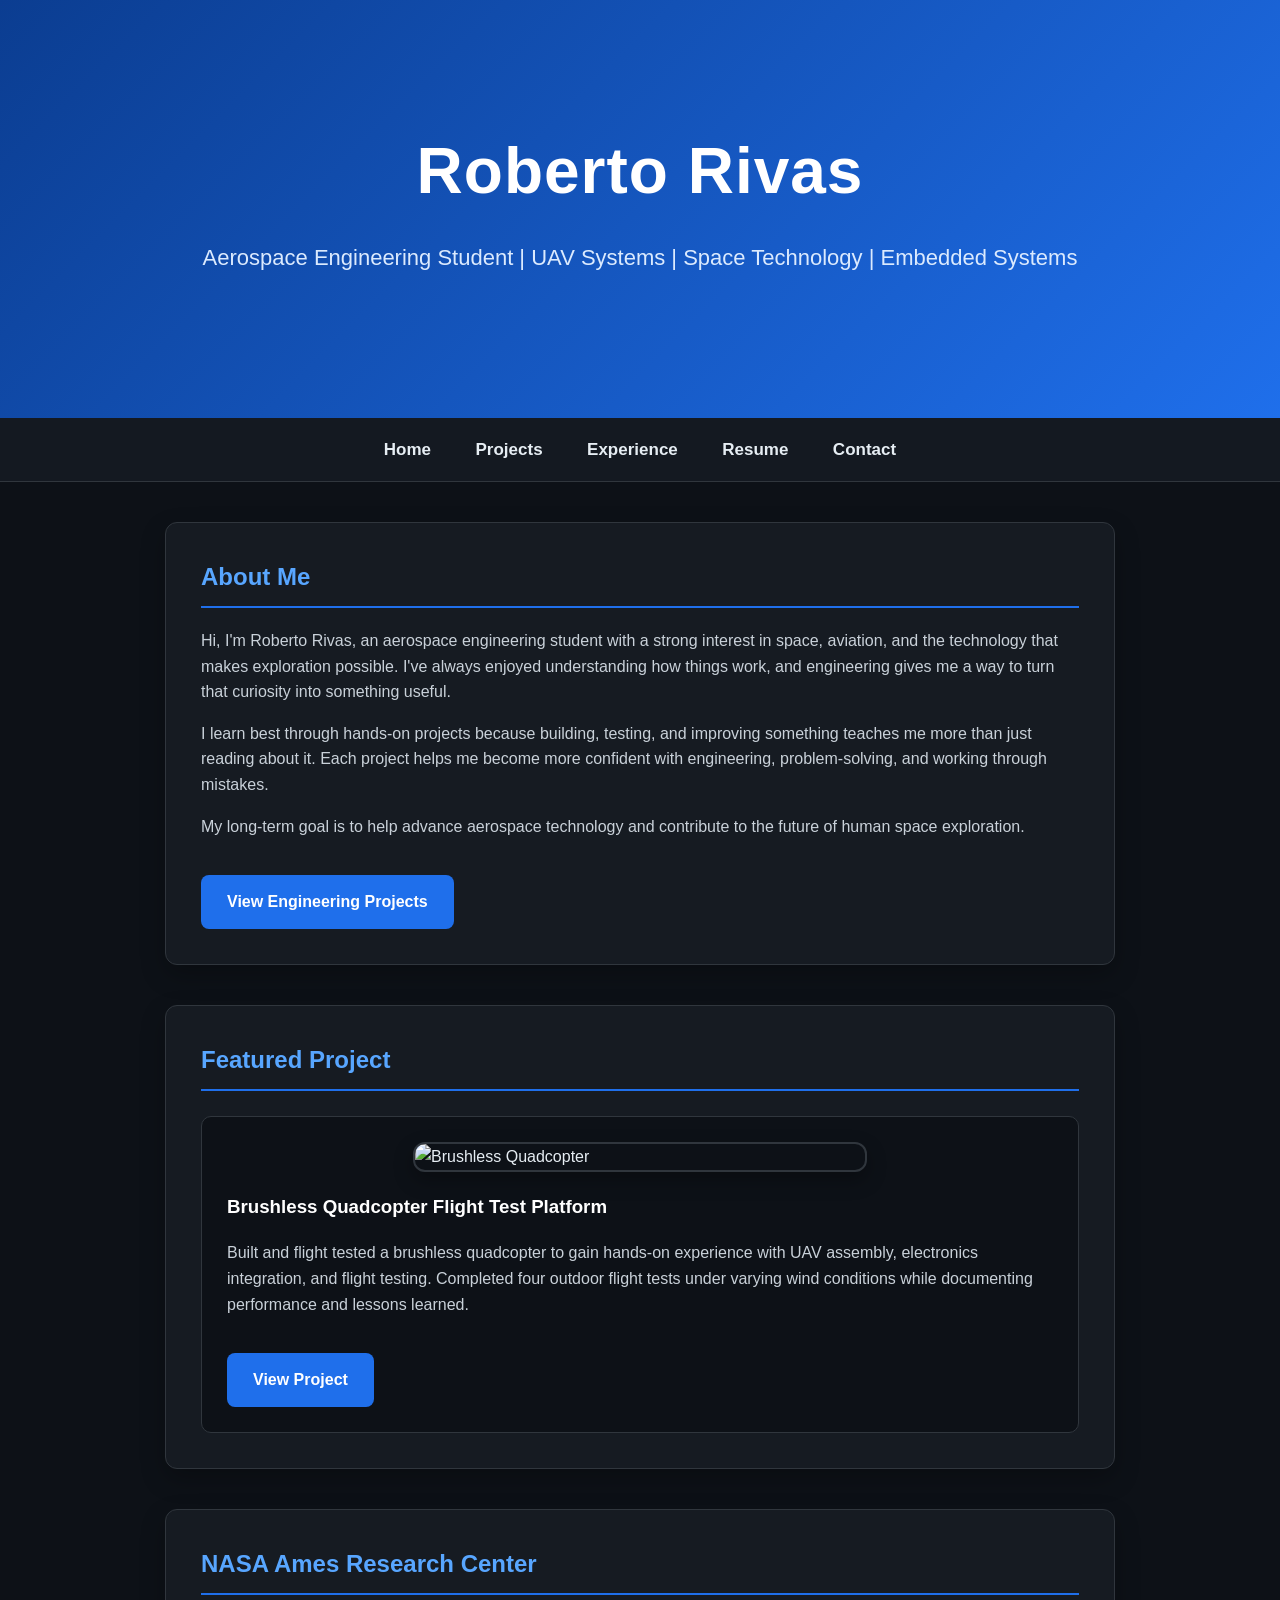
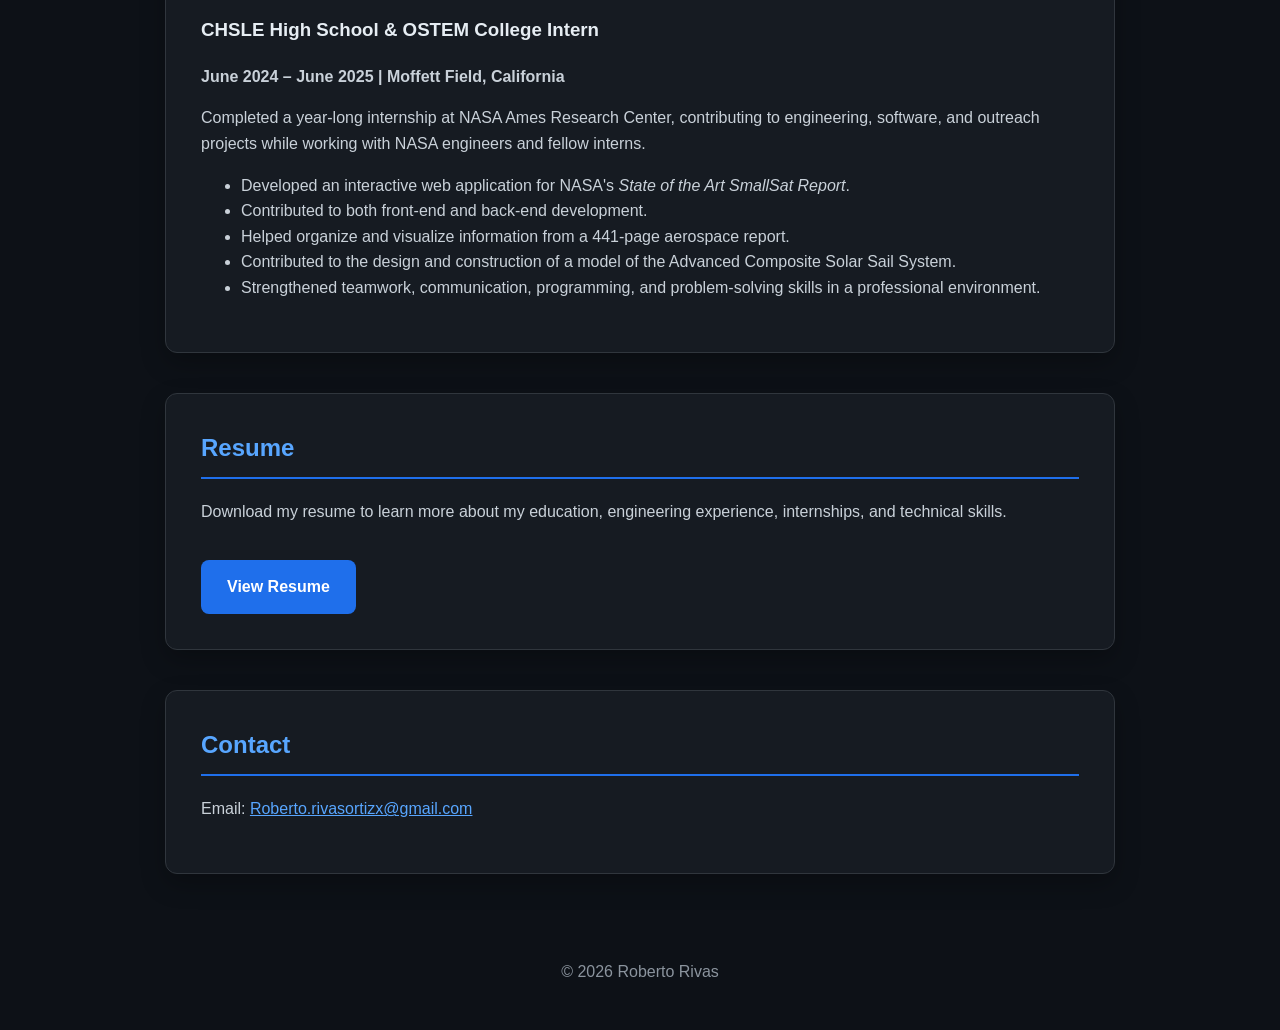
==== commit ab243682: "updated and added a link to my resume in the index.html file. The resume is now available for downlo" ====
--- a/index.html
+++ b/index.html
@@ -131,11 +131,15 @@
     <h2>Resume</h2>
 
     <p>
-        My resume includes experience at NASA Ames Research Center,
-        Chabot Space & Science Center, and hands-on engineering projects.
+        Download my resume to learn more about my education,
+        engineering experience, internships, and technical skills.
     </p>
 
-    <p>Resume download coming soon.</p>
+    <a class="button"
+       href="Roberto_Rivas_Resume.pdf"
+       target="_blank">
+        View Resume
+    </a>
 
 </section>
 
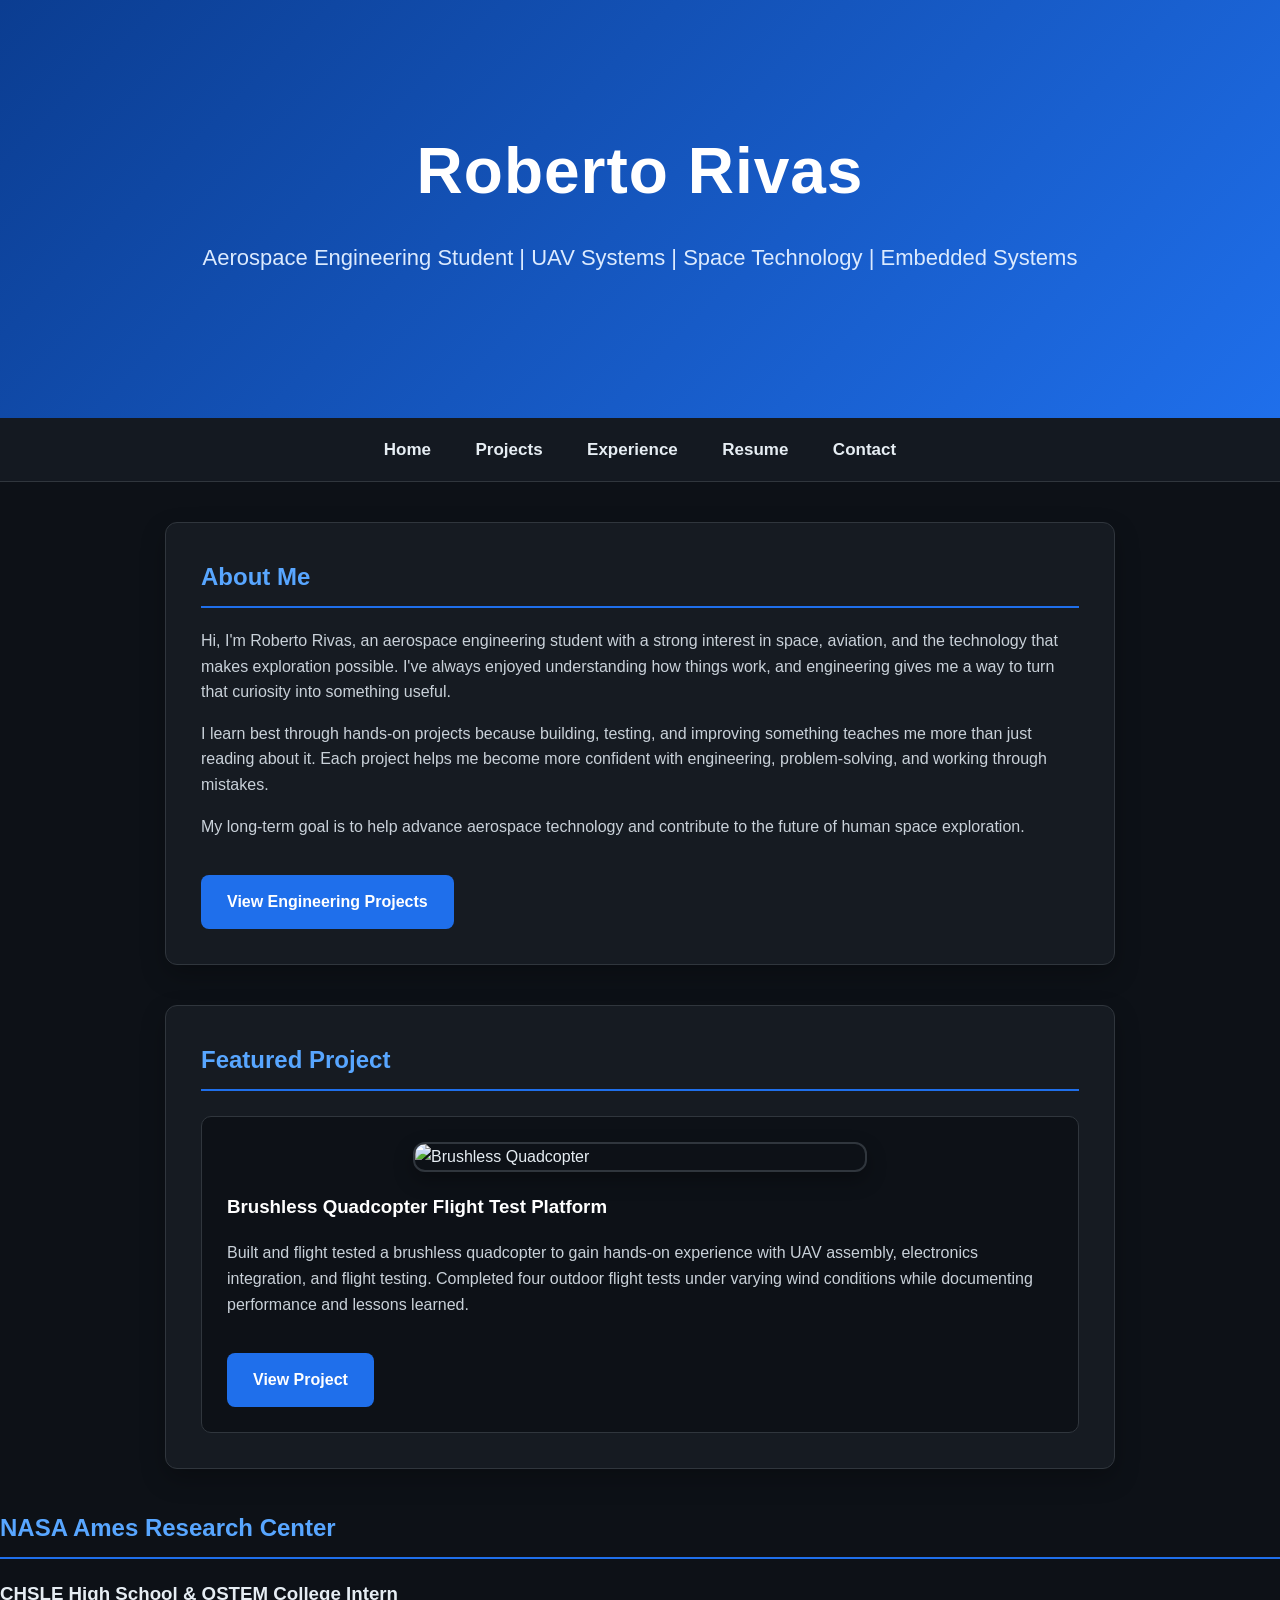
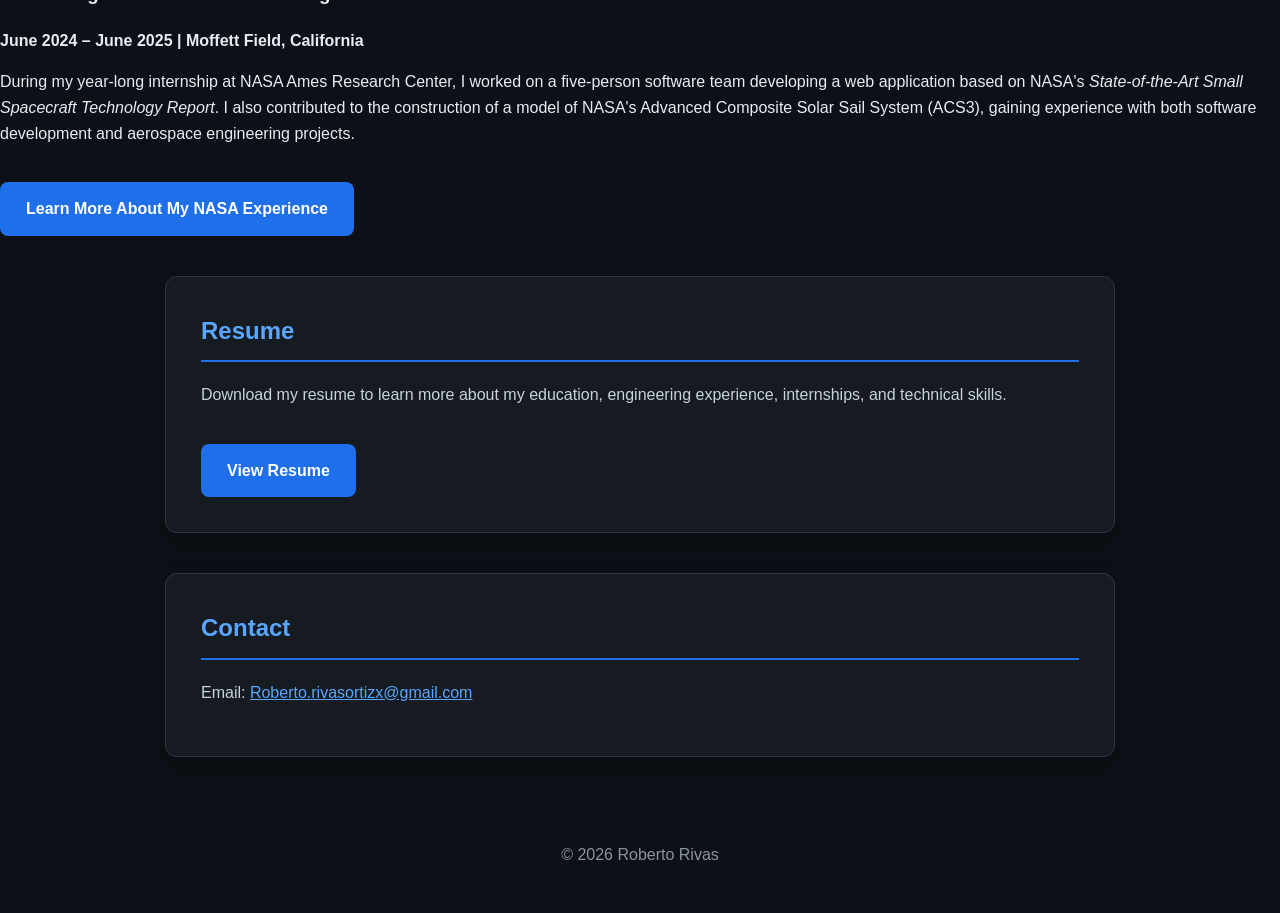
==== commit 25f12b7f: "updated the index.html file to include new content and fix formatting issues." ====
--- a/index.html
+++ b/index.html
@@ -82,47 +82,28 @@
 
 </section>
 
-<section id="experience">
+<s<section id="experience">
 
     <h2>NASA Ames Research Center</h2>
 
-    <h3>CHSLE High School & OSTEM College Intern</h3>
+    <h3>CHSLE High School &amp; OSTEM College Intern</h3>
 
     <p>
         <strong>June 2024 – June 2025 | Moffett Field, California</strong>
     </p>
 
     <p>
-        Completed a year-long internship at NASA Ames Research Center,
-        contributing to engineering, software, and outreach projects while
-        working with NASA engineers and fellow interns.
+        During my year-long internship at NASA Ames Research Center, I worked
+        on a five-person software team developing a web application based on
+        NASA's <em>State-of-the-Art Small Spacecraft Technology Report</em>. I
+        also contributed to the construction of a model of NASA's Advanced
+        Composite Solar Sail System (ACS3), gaining experience with both
+        software development and aerospace engineering projects.
     </p>
 
-    <ul>
-        <li>
-            Developed an interactive web application for NASA's
-            <em>State of the Art SmallSat Report</em>.
-        </li>
-
-        <li>
-            Contributed to both front-end and back-end development.
-        </li>
-
-        <li>
-            Helped organize and visualize information from a 441-page
-            aerospace report.
-        </li>
-
-        <li>
-            Contributed to the design and construction of a model of the
-            Advanced Composite Solar Sail System.
-        </li>
-
-        <li>
-            Strengthened teamwork, communication, programming, and
-            problem-solving skills in a professional environment.
-        </li>
-    </ul>
+    <a class="button" href="nasa.html">
+        Learn More About My NASA Experience
+    </a>
 
 </section>
 
--- a/styles.css
+++ b/styles.css
@@ -225,4 +225,13 @@
     border-radius: 12px;
     border: 2px solid #30363d;
     box-shadow: 0 8px 20px rgba(0,0,0,.3);
+}
+.project-poster {
+    display: block;
+    width: 100%;
+    max-width: 350px;
+    height: auto;
+    margin: 25px auto;
+    border-radius: 12px;
+    border: 2px solid #30363d;
 }
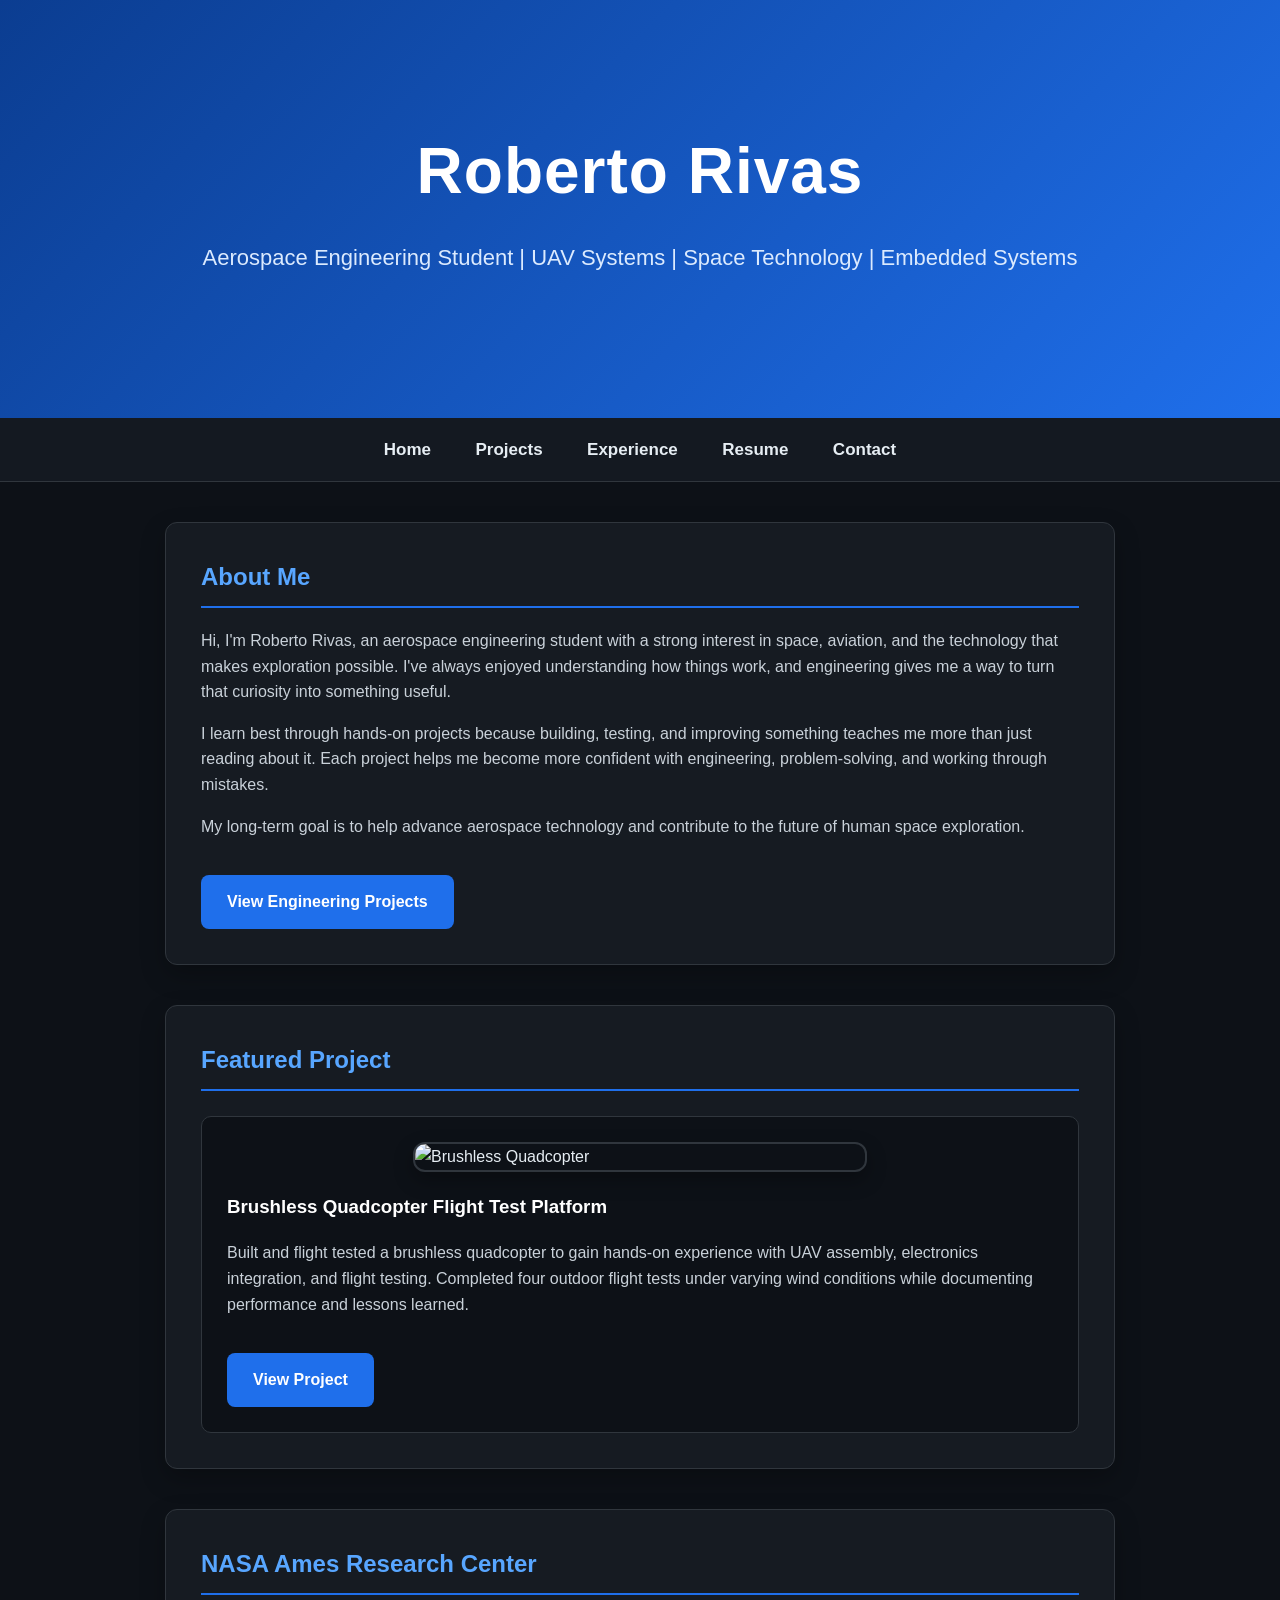
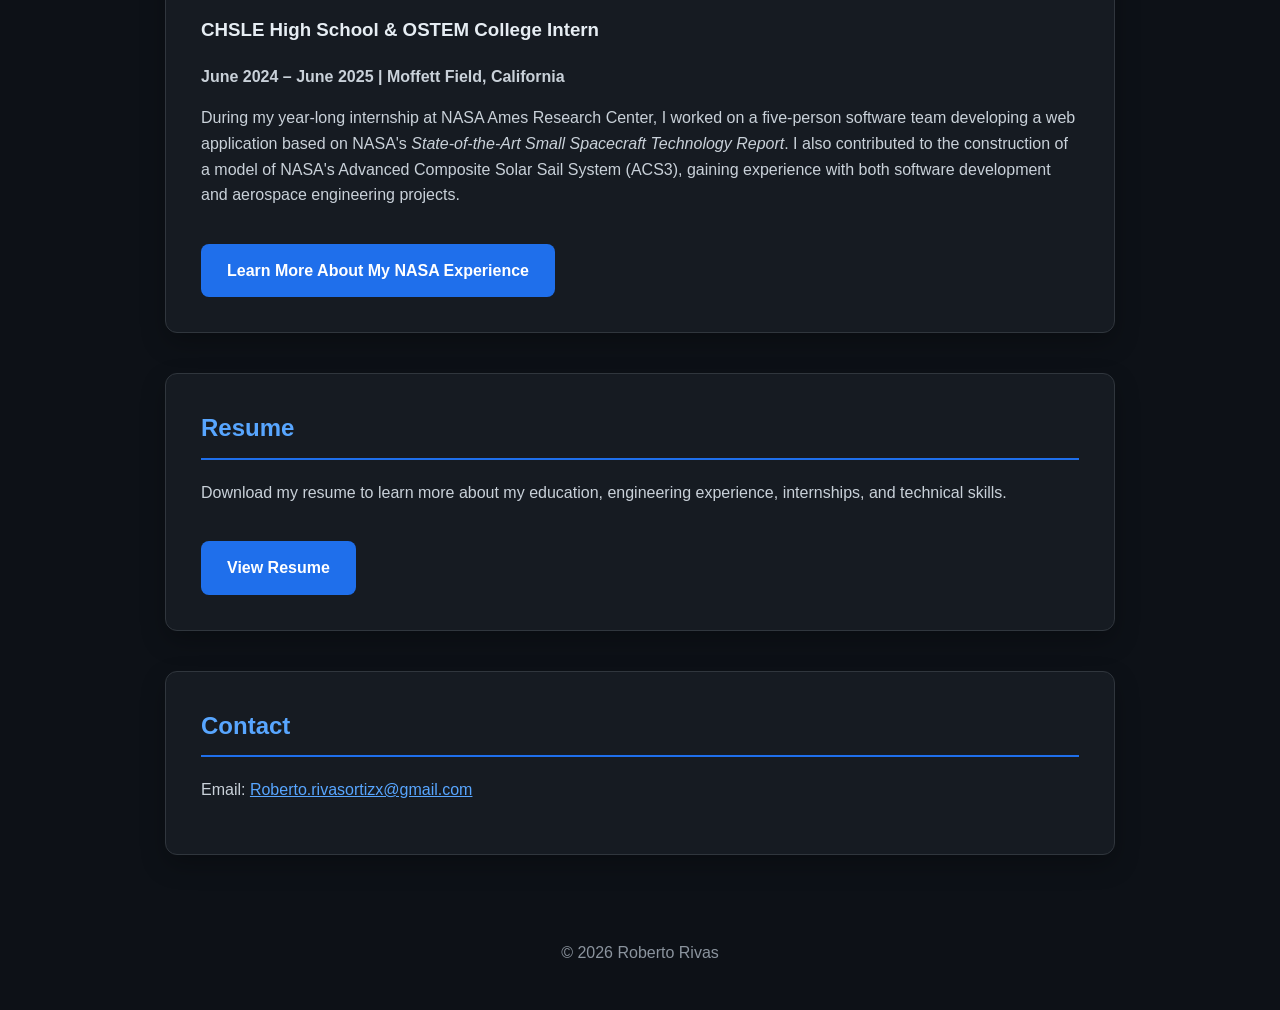
==== commit 9abfec4f: "updated the index.html file to include new content and fix formatting issues." ====
--- a/index.html
+++ b/index.html
@@ -82,7 +82,7 @@
 
 </section>
 
-<s<section id="experience">
+<section id="experience">
 
     <h2>NASA Ames Research Center</h2>
 
